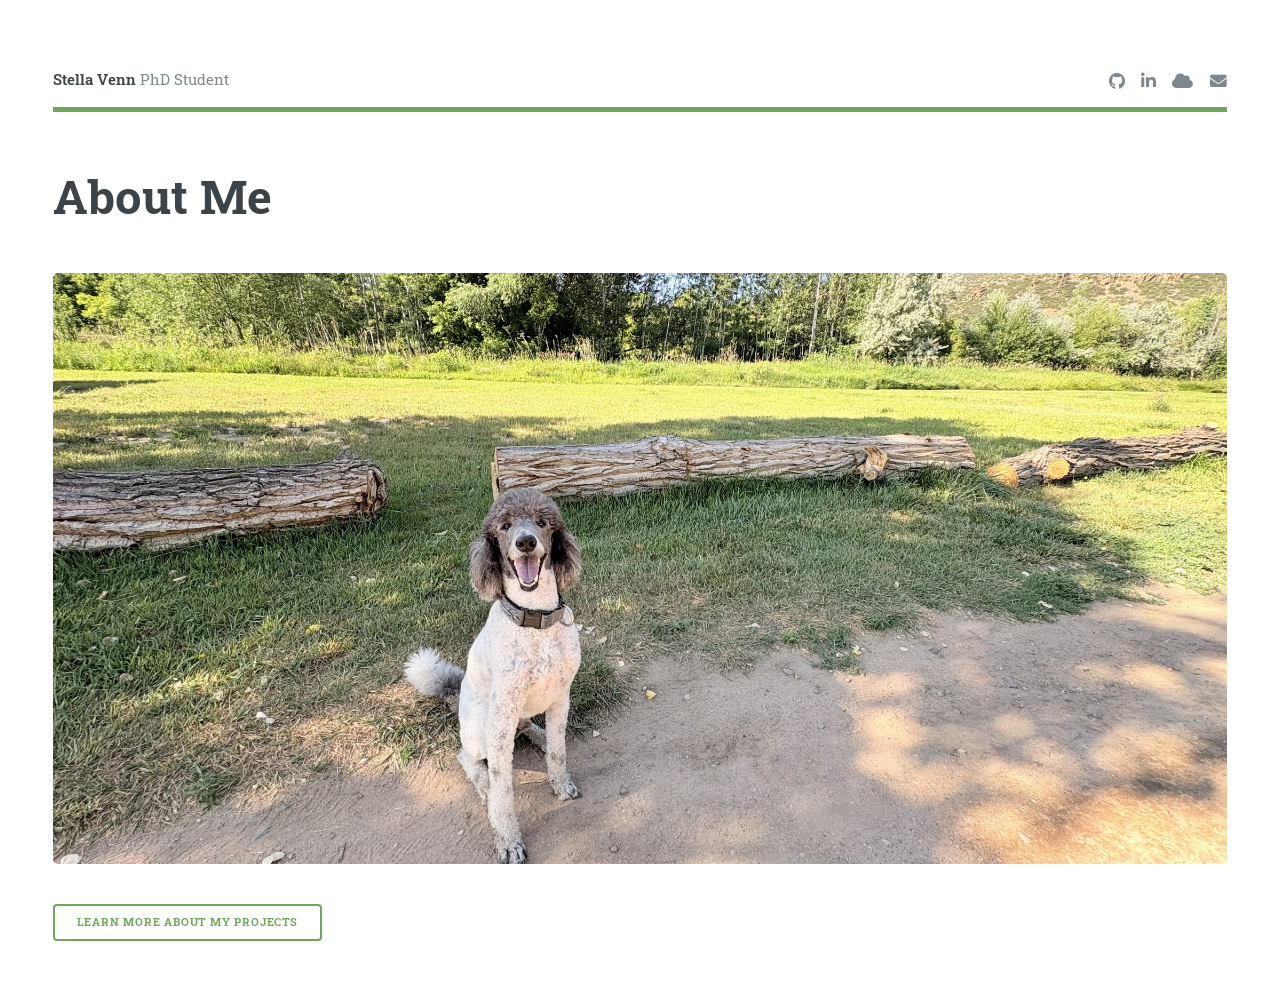
==== pages/about.html @ ca8f7ec8 "Publish new site: migrate content into the Editorial template Rebuilds the personal site on the HTML" ====
<!DOCTYPE HTML>
<html lang="en">
	<head>
		<meta charset="utf-8" />
		<meta name="viewport" content="width=device-width, initial-scale=1, user-scalable=no" />
		<link rel="icon" type="image/png" href="../assets/icons/favicon.png">
		<meta name="robots" content="noimageindex">
		<title>About — Stella Venn</title>
		<meta name="description" content="About Stella Venn, PhD student in evolutionary biology.">
		<link rel="stylesheet" href="../assets/css/main.css" />
		<link rel="stylesheet" href="../assets/css/birb.css" />
		<script src="../config.js" defer></script>
		<script src="../assets/js/site-nav.js" defer></script>
		<script src="../assets/js/birb.js" defer></script>
		<script data-goatcounter="https://funnyfuctional.goatcounter.com/count" async src="//gc.zgo.at/count.js"></script>
	</head>
	<body class="is-preload">

		<div id="wrapper">

			<div id="main">
				<div class="inner">

					<header id="header"></header>

					<section>
						<header class="main">
							<h1>About Me</h1>
						</header>

						<span class="image main"><img src="../assets/images/site/Cooper_nature.jpeg" alt="Photo of Stella Venn" /></span>

						<ul class="actions">
							<li><a href="research.html" class="button">Learn More About My Projects</a></li>
						</ul>
					</section>

				</div>
			</div>

			<div id="sidebar"></div>

		</div>

		<script src="../assets/js/jquery.min.js"></script>
		<script src="../assets/js/browser.min.js"></script>
		<script src="../assets/js/breakpoints.min.js"></script>
		<script src="../assets/js/util.js"></script>
		<script src="../assets/js/main.js"></script>

	</body>
</html>
---- assets/css/main.css ----
@import'fontawesome-all.min.css';@import"https://fonts.googleapis.com/css?family=Open+Sans:400,600,400italic,600italic|Roboto+Slab:400,700";html,body,div,span,applet,object,iframe,h1,h2,h3,h4,h5,h6,p,blockquote,pre,a,abbr,acronym,address,big,cite,code,del,dfn,em,img,ins,kbd,q,s,samp,small,strike,strong,sub,sup,tt,var,b,u,i,center,dl,dt,dd,ol,ul,li,fieldset,form,label,legend,table,caption,tbody,tfoot,thead,tr,th,td,article,aside,canvas,details,embed,figure,figcaption,footer,header,hgroup,menu,nav,output,ruby,section,summary,time,mark,audio,video{margin:0;padding:0;border:0;font-size:100%;font:inherit;vertical-align:baseline}article,aside,details,figcaption,figure,footer,header,hgroup,menu,nav,section{display:block}body{line-height:1}ol,ul{list-style:none}blockquote,q{quotes:none}blockquote:before,blockquote:after,q:before,q:after{content:"";content:none}table{border-collapse:collapse;border-spacing:0}body{-webkit-text-size-adjust:none}mark{background-color:rgba(0,0,0,0);color:inherit}input::-moz-focus-inner{border:0;padding:0}input,select,textarea{-moz-appearance:none;-webkit-appearance:none;-ms-appearance:none;appearance:none}@-ms-viewport{width:device-width}body{-ms-overflow-style:scrollbar}@media screen and (max-width: 480px){html,body{min-width:320px}}html{box-sizing:border-box}*,*:before,*:after{box-sizing:inherit}body{background:#fff}body.is-preload *,body.is-preload *:before,body.is-preload *:after,body.is-resizing *,body.is-resizing *:before,body.is-resizing *:after{-moz-animation:none !important;-webkit-animation:none !important;-ms-animation:none !important;animation:none !important;-moz-transition:none !important;-webkit-transition:none !important;-ms-transition:none !important;transition:none !important}body,input,select,textarea{color:#7f888f;font-family:"Open Sans",sans-serif;font-size:13pt;font-weight:400;line-height:1.65}@media screen and (max-width: 1680px){body,input,select,textarea{font-size:11pt}}@media screen and (max-width: 1280px){body,input,select,textarea{font-size:10pt}}@media screen and (max-width: 360px){body,input,select,textarea{font-size:9pt}}a{-moz-transition:color 0.2s ease-in-out, border-bottom-color 0.2s ease-in-out;-webkit-transition:color 0.2s ease-in-out, border-bottom-color 0.2s ease-in-out;-ms-transition:color 0.2s ease-in-out, border-bottom-color 0.2s ease-in-out;transition:color 0.2s ease-in-out, border-bottom-color 0.2s ease-in-out;border-bottom:dotted 1px;color:#6fa85a;text-decoration:none}a:hover{border-bottom-color:#6fa85a;color:#6fa85a !important}a:hover strong{color:inherit}strong,b{color:#3d4449;font-weight:600}em,i{font-style:italic}p{margin:0 0 2em 0}h1,h2,h3,h4,h5,h6{color:#3d4449;font-family:"Roboto Slab",serif;font-weight:700;line-height:1.5;margin:0 0 1em 0}h1 a,h2 a,h3 a,h4 a,h5 a,h6 a{color:inherit;text-decoration:none;border-bottom:0}h1{font-size:4em;margin:0 0 .5em 0;line-height:1.3}h2{font-size:1.75em}h3{font-size:1.25em}h4{font-size:1.1em}h5{font-size:.9em}h6{font-size:.7em}@media screen and (max-width: 1680px){h1{font-size:3.5em}}@media screen and (max-width: 980px){h1{font-size:3.25em}}@media screen and (max-width: 736px){h1{font-size:2em;line-height:1.4}h2{font-size:1.5em}}sub{font-size:.8em;position:relative;top:.5em}sup{font-size:.8em;position:relative;top:-0.5em}blockquote{border-left:solid 3px rgba(210,215,217,.75);font-style:italic;margin:0 0 2em 0;padding:.5em 0 .5em 2em}code{background:rgba(230,235,237,.25);border-radius:.375em;border:solid 1px rgba(210,215,217,.75);font-family:"Courier New",monospace;font-size:.9em;margin:0 .25em;padding:.25em .65em}pre{-webkit-overflow-scrolling:touch;font-family:"Courier New",monospace;font-size:.9em;margin:0 0 2em 0}pre code{display:block;line-height:1.75;padding:1em 1.5em;overflow-x:auto}hr{border:0;border-bottom:solid 1px rgba(210,215,217,.75);margin:2em 0}hr.major{margin:3em 0}.align-left{text-align:left}.align-center{text-align:center}.align-right{text-align:right}.row{display:flex;flex-wrap:wrap;box-sizing:border-box;align-items:stretch}.row>*{box-sizing:border-box}.row.gtr-uniform>*>:last-child{margin-bottom:0}.row.aln-left{justify-content:flex-start}.row.aln-center{justify-content:center}.row.aln-right{justify-content:flex-end}.row.aln-top{align-items:flex-start}.row.aln-middle{align-items:center}.row.aln-bottom{align-items:flex-end}.row>.imp{order:-1}.row>.col-1{width:8.3333333333%}.row>.off-1{margin-left:8.3333333333%}.row>.col-2{width:16.6666666667%}.row>.off-2{margin-left:16.6666666667%}.row>.col-3{width:25%}.row>.off-3{margin-left:25%}.row>.col-4{width:33.3333333333%}.row>.off-4{margin-left:33.3333333333%}.row>.col-5{width:41.6666666667%}.row>.off-5{margin-left:41.6666666667%}.row>.col-6{width:50%}.row>.off-6{margin-left:50%}.row>.col-7{width:58.3333333333%}.row>.off-7{margin-left:58.3333333333%}.row>.col-8{width:66.6666666667%}.row>.off-8{margin-left:66.6666666667%}.row>.col-9{width:75%}.row>.off-9{margin-left:75%}.row>.col-10{width:83.3333333333%}.row>.off-10{margin-left:83.3333333333%}.row>.col-11{width:91.6666666667%}.row>.off-11{margin-left:91.6666666667%}.row>.col-12{width:100%}.row>.off-12{margin-left:100%}.row.gtr-0{margin-top:-0;margin-left:-0em}.row.gtr-0>*{padding:0 0 0 0em}.row.gtr-0.gtr-uniform{margin-top:-0em}.row.gtr-0.gtr-uniform>*{padding-top:0em}.row.gtr-25{margin-top:-0;margin-left:-0.375em}.row.gtr-25>*{padding:0 0 0 .375em}.row.gtr-25.gtr-uniform{margin-top:-0.375em}.row.gtr-25.gtr-uniform>*{padding-top:.375em}.row.gtr-50{margin-top:-0;margin-left:-0.75em}.row.gtr-50>*{padding:0 0 0 .75em}.row.gtr-50.gtr-uniform{margin-top:-0.75em}.row.gtr-50.gtr-uniform>*{padding-top:.75em}.row{margin-top:-0;margin-left:-1.5em}.row>*{padding:0 0 0 1.5em}.row.gtr-uniform{margin-top:-1.5em}.row.gtr-uniform>*{padding-top:1.5em}.row.gtr-150{margin-top:-0;margin-left:-2.25em}.row.gtr-150>*{padding:0 0 0 2.25em}.row.gtr-150.gtr-uniform{margin-top:-2.25em}.row.gtr-150.gtr-uniform>*{padding-top:2.25em}.row.gtr-200{margin-top:-0;margin-left:-3em}.row.gtr-200>*{padding:0 0 0 3em}.row.gtr-200.gtr-uniform{margin-top:-3em}.row.gtr-200.gtr-uniform>*{padding-top:3em}@media screen and (max-width: 1680px){.row{display:flex;flex-wrap:wrap;box-sizing:border-box;align-items:stretch}.row>*{box-sizing:border-box}.row.gtr-uniform>*>:last-child{margin-bottom:0}.row.aln-left{justify-content:flex-start}.row.aln-center{justify-content:center}.row.aln-right{justify-content:flex-end}.row.aln-top{align-items:flex-start}.row.aln-middle{align-items:center}.row.aln-bottom{align-items:flex-end}.row>.imp-xlarge{order:-1}.row>.col-1-xlarge{width:8.3333333333%}.row>.off-1-xlarge{margin-left:8.3333333333%}.row>.col-2-xlarge{width:16.6666666667%}.row>.off-2-xlarge{margin-left:16.6666666667%}.row>.col-3-xlarge{width:25%}.row>.off-3-xlarge{margin-left:25%}.row>.col-4-xlarge{width:33.3333333333%}.row>.off-4-xlarge{margin-left:33.3333333333%}.row>.col-5-xlarge{width:41.6666666667%}.row>.off-5-xlarge{margin-left:41.6666666667%}.row>.col-6-xlarge{width:50%}.row>.off-6-xlarge{margin-left:50%}.row>.col-7-xlarge{width:58.3333333333%}.row>.off-7-xlarge{margin-left:58.3333333333%}.row>.col-8-xlarge{width:66.6666666667%}.row>.off-8-xlarge{margin-left:66.6666666667%}.row>.col-9-xlarge{width:75%}.row>.off-9-xlarge{margin-left:75%}.row>.col-10-xlarge{width:83.3333333333%}.row>.off-10-xlarge{margin-left:83.3333333333%}.row>.col-11-xlarge{width:91.6666666667%}.row>.off-11-xlarge{margin-left:91.6666666667%}.row>.col-12-xlarge{width:100%}.row>.off-12-xlarge{margin-left:100%}.row.gtr-0{margin-top:-0;margin-left:-0em}.row.gtr-0>*{padding:0 0 0 0em}.row.gtr-0.gtr-uniform{margin-top:-0em}.row.gtr-0.gtr-uniform>*{padding-top:0em}.row.gtr-25{margin-top:-0;margin-left:-0.375em}.row.gtr-25>*{padding:0 0 0 .375em}.row.gtr-25.gtr-uniform{margin-top:-0.375em}.row.gtr-25.gtr-uniform>*{padding-top:.375em}.row.gtr-50{margin-top:-0;margin-left:-0.75em}.row.gtr-50>*{padding:0 0 0 .75em}.row.gtr-50.gtr-uniform{margin-top:-0.75em}.row.gtr-50.gtr-uniform>*{padding-top:.75em}.row{margin-top:-0;margin-left:-1.5em}.row>*{padding:0 0 0 1.5em}.row.gtr-uniform{margin-top:-1.5em}.row.gtr-uniform>*{padding-top:1.5em}.row.gtr-150{margin-top:-0;margin-left:-2.25em}.row.gtr-150>*{padding:0 0 0 2.25em}.row.gtr-150.gtr-uniform{margin-top:-2.25em}.row.gtr-150.gtr-uniform>*{padding-top:2.25em}.row.gtr-200{margin-top:-0;margin-left:-3em}.row.gtr-200>*{padding:0 0 0 3em}.row.gtr-200.gtr-uniform{margin-top:-3em}.row.gtr-200.gtr-uniform>*{padding-top:3em}}@media screen and (max-width: 1280px){.row{display:flex;flex-wrap:wrap;box-sizing:border-box;align-items:stretch}.row>*{box-sizing:border-box}.row.gtr-uniform>*>:last-child{margin-bottom:0}.row.aln-left{justify-content:flex-start}.row.aln-center{justify-content:center}.row.aln-right{justify-content:flex-end}.row.aln-top{align-items:flex-start}.row.aln-middle{align-items:center}.row.aln-bottom{align-items:flex-end}.row>.imp-large{order:-1}.row>.col-1-large{width:8.3333333333%}.row>.off-1-large{margin-left:8.3333333333%}.row>.col-2-large{width:16.6666666667%}.row>.off-2-large{margin-left:16.6666666667%}.row>.col-3-large{width:25%}.row>.off-3-large{margin-left:25%}.row>.col-4-large{width:33.3333333333%}.row>.off-4-large{margin-left:33.3333333333%}.row>.col-5-large{width:41.6666666667%}.row>.off-5-large{margin-left:41.6666666667%}.row>.col-6-large{width:50%}.row>.off-6-large{margin-left:50%}.row>.col-7-large{width:58.3333333333%}.row>.off-7-large{margin-left:58.3333333333%}.row>.col-8-large{width:66.6666666667%}.row>.off-8-large{margin-left:66.6666666667%}.row>.col-9-large{width:75%}.row>.off-9-large{margin-left:75%}.row>.col-10-large{width:83.3333333333%}.row>.off-10-large{margin-left:83.3333333333%}.row>.col-11-large{width:91.6666666667%}.row>.off-11-large{margin-left:91.6666666667%}.row>.col-12-large{width:100%}.row>.off-12-large{margin-left:100%}.row.gtr-0{margin-top:-0;margin-left:-0em}.row.gtr-0>*{padding:0 0 0 0em}.row.gtr-0.gtr-uniform{margin-top:-0em}.row.gtr-0.gtr-uniform>*{padding-top:0em}.row.gtr-25{margin-top:-0;margin-left:-0.375em}.row.gtr-25>*{padding:0 0 0 .375em}.row.gtr-25.gtr-uniform{margin-top:-0.375em}.row.gtr-25.gtr-uniform>*{padding-top:.375em}.row.gtr-50{margin-top:-0;margin-left:-0.75em}.row.gtr-50>*{padding:0 0 0 .75em}.row.gtr-50.gtr-uniform{margin-top:-0.75em}.row.gtr-50.gtr-uniform>*{padding-top:.75em}.row{margin-top:-0;margin-left:-1.5em}.row>*{padding:0 0 0 1.5em}.row.gtr-uniform{margin-top:-1.5em}.row.gtr-uniform>*{padding-top:1.5em}.row.gtr-150{margin-top:-0;margin-left:-2.25em}.row.gtr-150>*{padding:0 0 0 2.25em}.row.gtr-150.gtr-uniform{margin-top:-2.25em}.row.gtr-150.gtr-uniform>*{padding-top:2.25em}.row.gtr-200{margin-top:-0;margin-left:-3em}.row.gtr-200>*{padding:0 0 0 3em}.row.gtr-200.gtr-uniform{margin-top:-3em}.row.gtr-200.gtr-uniform>*{padding-top:3em}}@media screen and (max-width: 980px){.row{display:flex;flex-wrap:wrap;box-sizing:border-box;align-items:stretch}.row>*{box-sizing:border-box}.row.gtr-uniform>*>:last-child{margin-bottom:0}.row.aln-left{justify-content:flex-start}.row.aln-center{justify-content:center}.row.aln-right{justify-content:flex-end}.row.aln-top{align-items:flex-start}.row.aln-middle{align-items:center}.row.aln-bottom{align-items:flex-end}.row>.imp-medium{order:-1}.row>.col-1-medium{width:8.3333333333%}.row>.off-1-medium{margin-left:8.3333333333%}.row>.col-2-medium{width:16.6666666667%}.row>.off-2-medium{margin-left:16.6666666667%}.row>.col-3-medium{width:25%}.row>.off-3-medium{margin-left:25%}.row>.col-4-medium{width:33.3333333333%}.row>.off-4-medium{margin-left:33.3333333333%}.row>.col-5-medium{width:41.6666666667%}.row>.off-5-medium{margin-left:41.6666666667%}.row>.col-6-medium{width:50%}.row>.off-6-medium{margin-left:50%}.row>.col-7-medium{width:58.3333333333%}.row>.off-7-medium{margin-left:58.3333333333%}.row>.col-8-medium{width:66.6666666667%}.row>.off-8-medium{margin-left:66.6666666667%}.row>.col-9-medium{width:75%}.row>.off-9-medium{margin-left:75%}.row>.col-10-medium{width:83.3333333333%}.row>.off-10-medium{margin-left:83.3333333333%}.row>.col-11-medium{width:91.6666666667%}.row>.off-11-medium{margin-left:91.6666666667%}.row>.col-12-medium{width:100%}.row>.off-12-medium{margin-left:100%}.row.gtr-0{margin-top:-0;margin-left:-0em}.row.gtr-0>*{padding:0 0 0 0em}.row.gtr-0.gtr-uniform{margin-top:-0em}.row.gtr-0.gtr-uniform>*{padding-top:0em}.row.gtr-25{margin-top:-0;margin-left:-0.375em}.row.gtr-25>*{padding:0 0 0 .375em}.row.gtr-25.gtr-uniform{margin-top:-0.375em}.row.gtr-25.gtr-uniform>*{padding-top:.375em}.row.gtr-50{margin-top:-0;margin-left:-0.75em}.row.gtr-50>*{padding:0 0 0 .75em}.row.gtr-50.gtr-uniform{margin-top:-0.75em}.row.gtr-50.gtr-uniform>*{padding-top:.75em}.row{margin-top:-0;margin-left:-1.5em}.row>*{padding:0 0 0 1.5em}.row.gtr-uniform{margin-top:-1.5em}.row.gtr-uniform>*{padding-top:1.5em}.row.gtr-150{margin-top:-0;margin-left:-2.25em}.row.gtr-150>*{padding:0 0 0 2.25em}.row.gtr-150.gtr-uniform{margin-top:-2.25em}.row.gtr-150.gtr-uniform>*{padding-top:2.25em}.row.gtr-200{margin-top:-0;margin-left:-3em}.row.gtr-200>*{padding:0 0 0 3em}.row.gtr-200.gtr-uniform{margin-top:-3em}.row.gtr-200.gtr-uniform>*{padding-top:3em}}@media screen and (max-width: 736px){.row{display:flex;flex-wrap:wrap;box-sizing:border-box;align-items:stretch}.row>*{box-sizing:border-box}.row.gtr-uniform>*>:last-child{margin-bottom:0}.row.aln-left{justify-content:flex-start}.row.aln-center{justify-content:center}.row.aln-right{justify-content:flex-end}.row.aln-top{align-items:flex-start}.row.aln-middle{align-items:center}.row.aln-bottom{align-items:flex-end}.row>.imp-small{order:-1}.row>.col-1-small{width:8.3333333333%}.row>.off-1-small{margin-left:8.3333333333%}.row>.col-2-small{width:16.6666666667%}.row>.off-2-small{margin-left:16.6666666667%}.row>.col-3-small{width:25%}.row>.off-3-small{margin-left:25%}.row>.col-4-small{width:33.3333333333%}.row>.off-4-small{margin-left:33.3333333333%}.row>.col-5-small{width:41.6666666667%}.row>.off-5-small{margin-left:41.6666666667%}.row>.col-6-small{width:50%}.row>.off-6-small{margin-left:50%}.row>.col-7-small{width:58.3333333333%}.row>.off-7-small{margin-left:58.3333333333%}.row>.col-8-small{width:66.6666666667%}.row>.off-8-small{margin-left:66.6666666667%}.row>.col-9-small{width:75%}.row>.off-9-small{margin-left:75%}.row>.col-10-small{width:83.3333333333%}.row>.off-10-small{margin-left:83.3333333333%}.row>.col-11-small{width:91.6666666667%}.row>.off-11-small{margin-left:91.6666666667%}.row>.col-12-small{width:100%}.row>.off-12-small{margin-left:100%}.row.gtr-0{margin-top:-0;margin-left:-0em}.row.gtr-0>*{padding:0 0 0 0em}.row.gtr-0.gtr-uniform{margin-top:-0em}.row.gtr-0.gtr-uniform>*{padding-top:0em}.row.gtr-25{margin-top:-0;margin-left:-0.375em}.row.gtr-25>*{padding:0 0 0 .375em}.row.gtr-25.gtr-uniform{margin-top:-0.375em}.row.gtr-25.gtr-uniform>*{padding-top:.375em}.row.gtr-50{margin-top:-0;margin-left:-0.75em}.row.gtr-50>*{padding:0 0 0 .75em}.row.gtr-50.gtr-uniform{margin-top:-0.75em}.row.gtr-50.gtr-uniform>*{padding-top:.75em}.row{margin-top:-0;margin-left:-1.5em}.row>*{padding:0 0 0 1.5em}.row.gtr-uniform{margin-top:-1.5em}.row.gtr-uniform>*{padding-top:1.5em}.row.gtr-150{margin-top:-0;margin-left:-2.25em}.row.gtr-150>*{padding:0 0 0 2.25em}.row.gtr-150.gtr-uniform{margin-top:-2.25em}.row.gtr-150.gtr-uniform>*{padding-top:2.25em}.row.gtr-200{margin-top:-0;margin-left:-3em}.row.gtr-200>*{padding:0 0 0 3em}.row.gtr-200.gtr-uniform{margin-top:-3em}.row.gtr-200.gtr-uniform>*{padding-top:3em}}@media screen and (max-width: 480px){.row{display:flex;flex-wrap:wrap;box-sizing:border-box;align-items:stretch}.row>*{box-sizing:border-box}.row.gtr-uniform>*>:last-child{margin-bottom:0}.row.aln-left{justify-content:flex-start}.row.aln-center{justify-content:center}.row.aln-right{justify-content:flex-end}.row.aln-top{align-items:flex-start}.row.aln-middle{align-items:center}.row.aln-bottom{align-items:flex-end}.row>.imp-xsmall{order:-1}.row>.col-1-xsmall{width:8.3333333333%}.row>.off-1-xsmall{margin-left:8.3333333333%}.row>.col-2-xsmall{width:16.6666666667%}.row>.off-2-xsmall{margin-left:16.6666666667%}.row>.col-3-xsmall{width:25%}.row>.off-3-xsmall{margin-left:25%}.row>.col-4-xsmall{width:33.3333333333%}.row>.off-4-xsmall{margin-left:33.3333333333%}.row>.col-5-xsmall{width:41.6666666667%}.row>.off-5-xsmall{margin-left:41.6666666667%}.row>.col-6-xsmall{width:50%}.row>.off-6-xsmall{margin-left:50%}.row>.col-7-xsmall{width:58.3333333333%}.row>.off-7-xsmall{margin-left:58.3333333333%}.row>.col-8-xsmall{width:66.6666666667%}.row>.off-8-xsmall{margin-left:66.6666666667%}.row>.col-9-xsmall{width:75%}.row>.off-9-xsmall{margin-left:75%}.row>.col-10-xsmall{width:83.3333333333%}.row>.off-10-xsmall{margin-left:83.3333333333%}.row>.col-11-xsmall{width:91.6666666667%}.row>.off-11-xsmall{margin-left:91.6666666667%}.row>.col-12-xsmall{width:100%}.row>.off-12-xsmall{margin-left:100%}.row.gtr-0{margin-top:-0;margin-left:-0em}.row.gtr-0>*{padding:0 0 0 0em}.row.gtr-0.gtr-uniform{margin-top:-0em}.row.gtr-0.gtr-uniform>*{padding-top:0em}.row.gtr-25{margin-top:-0;margin-left:-0.375em}.row.gtr-25>*{padding:0 0 0 .375em}.row.gtr-25.gtr-uniform{margin-top:-0.375em}.row.gtr-25.gtr-uniform>*{padding-top:.375em}.row.gtr-50{margin-top:-0;margin-left:-0.75em}.row.gtr-50>*{padding:0 0 0 .75em}.row.gtr-50.gtr-uniform{margin-top:-0.75em}.row.gtr-50.gtr-uniform>*{padding-top:.75em}.row{margin-top:-0;margin-left:-1.5em}.row>*{padding:0 0 0 1.5em}.row.gtr-uniform{margin-top:-1.5em}.row.gtr-uniform>*{padding-top:1.5em}.row.gtr-150{margin-top:-0;margin-left:-2.25em}.row.gtr-150>*{padding:0 0 0 2.25em}.row.gtr-150.gtr-uniform{margin-top:-2.25em}.row.gtr-150.gtr-uniform>*{padding-top:2.25em}.row.gtr-200{margin-top:-0;margin-left:-3em}.row.gtr-200>*{padding:0 0 0 3em}.row.gtr-200.gtr-uniform{margin-top:-3em}.row.gtr-200.gtr-uniform>*{padding-top:3em}}section.special,article.special{text-align:center}header p{font-family:"Roboto Slab",serif;font-size:1em;font-weight:400;letter-spacing:.075em;margin-top:-0.5em;text-transform:uppercase}header.major>:last-child{border-bottom:solid 3px #6fa85a;display:inline-block;margin:0 0 2em 0;padding:0 .75em .5em 0}header.main>:last-child{margin:0 0 1em 0}form{margin:0 0 2em 0}label{color:#3d4449;display:block;font-size:.9em;font-weight:600;margin:0 0 1em 0}input[type=text],input[type=password],input[type=email],input[type=tel],input[type=search],input[type=url],select,textarea{-moz-appearance:none;-webkit-appearance:none;-ms-appearance:none;appearance:none;background:#fff;border-radius:.375em;border:none;border:solid 1px rgba(210,215,217,.75);color:inherit;display:block;outline:0;padding:0 1em;text-decoration:none;width:100%}input[type=text]:invalid,input[type=password]:invalid,input[type=email]:invalid,input[type=tel]:invalid,input[type=search]:invalid,input[type=url]:invalid,select:invalid,textarea:invalid{box-shadow:none}input[type=text]:focus,input[type=password]:focus,input[type=email]:focus,input[type=tel]:focus,input[type=search]:focus,input[type=url]:focus,select:focus,textarea:focus{border-color:#6fa85a;box-shadow:0 0 0 1px #6fa85a}select{background-image:url("data:image/svg+xml;charset=utf8,%3Csvg xmlns='http://www.w3.org/2000/svg' width='40' height='40' preserveAspectRatio='none' viewBox='0 0 40 40'%3E%3Cpath d='M9.4,12.3l10.4,10.4l10.4-10.4c0.2-0.2,0.5-0.4,0.9-0.4c0.3,0,0.6,0.1,0.9,0.4l3.3,3.3c0.2,0.2,0.4,0.5,0.4,0.9 c0,0.4-0.1,0.6-0.4,0.9L20.7,31.9c-0.2,0.2-0.5,0.4-0.9,0.4c-0.3,0-0.6-0.1-0.9-0.4L4.3,17.3c-0.2-0.2-0.4-0.5-0.4-0.9 c0-0.4,0.1-0.6,0.4-0.9l3.3-3.3c0.2-0.2,0.5-0.4,0.9-0.4S9.1,12.1,9.4,12.3z' fill='rgba(210, 215, 217, 0.75)' /%3E%3C/svg%3E");background-size:1.25em;background-repeat:no-repeat;background-position:calc(100% - 1em) center;height:2.75em;padding-right:2.75em;text-overflow:ellipsis}select option{color:#3d4449;background:#fff}select:focus::-ms-value{background-color:rgba(0,0,0,0)}select::-ms-expand{display:none}input[type=text],input[type=password],input[type=email],input[type=tel],input[type=search],input[type=url],select{height:2.75em}textarea{padding:.75em 1em}input[type=checkbox],input[type=radio]{-moz-appearance:none;-webkit-appearance:none;-ms-appearance:none;appearance:none;display:block;float:left;margin-right:-2em;opacity:0;width:1em;z-index:-1}input[type=checkbox]+label,input[type=radio]+label{text-decoration:none}input[type=checkbox]+label:before,input[type=radio]+label:before{-moz-osx-font-smoothing:grayscale;-webkit-font-smoothing:antialiased;display:inline-block;font-style:normal;font-variant:normal;text-rendering:auto;line-height:1;text-transform:none !important;font-family:"Font Awesome 5 Free";font-weight:900}input[type=checkbox]+label,input[type=radio]+label{color:#7f888f;cursor:pointer;display:inline-block;font-size:1em;font-weight:400;padding-left:2.4em;padding-right:.75em;position:relative}input[type=checkbox]+label:before,input[type=radio]+label:before{background:#fff;border-radius:.375em;border:solid 1px rgba(210,215,217,.75);content:"";display:inline-block;font-size:.8em;height:2.0625em;left:0;line-height:2.0625em;position:absolute;text-align:center;top:0;width:2.0625em}input[type=checkbox]:checked+label:before,input[type=radio]:checked+label:before{background:#3d4449;border-color:#3d4449;color:#fff;content:""}input[type=checkbox]:focus+label:before,input[type=radio]:focus+label:before{border-color:#6fa85a;box-shadow:0 0 0 1px #6fa85a}input[type=checkbox]+label:before{border-radius:.375em}input[type=radio]+label:before{border-radius:100%}::-webkit-input-placeholder{color:#9fa3a6 !important;opacity:1}:-moz-placeholder{color:#9fa3a6 !important;opacity:1}::-moz-placeholder{color:#9fa3a6 !important;opacity:1}:-ms-input-placeholder{color:#9fa3a6 !important;opacity:1}.box{border-radius:.375em;border:solid 1px rgba(210,215,217,.75);margin-bottom:2em;padding:1.5em}.box>:last-child,.box>:last-child>:last-child,.box>:last-child>:last-child>:last-child{margin-bottom:0}.box.alt{border:0;border-radius:0;padding:0}.icon{text-decoration:none}.icon:before{-moz-osx-font-smoothing:grayscale;-webkit-font-smoothing:antialiased;display:inline-block;font-style:normal;font-variant:normal;text-rendering:auto;line-height:1;text-transform:none !important;font-family:"Font Awesome 5 Free";font-weight:400}.icon{border-bottom:none;position:relative}.icon>.label{display:none}.icon:before{line-height:inherit}.icon.solid:before{font-weight:900}.icon.brands:before{font-family:"Font Awesome 5 Brands"}.image{border-radius:.375em;border:0;display:inline-block;position:relative}.image img{border-radius:.375em;display:block}.image.left,.image.right{max-width:40%}.image.left img,.image.right img{width:100%}.image.left{float:left;padding:0 1.5em 1em 0;top:.25em}.image.right{float:right;padding:0 0 1em 1.5em;top:.25em}.image.fit{display:block;margin:0 0 2em 0;width:100%}.image.fit img{width:100%}.image.main{display:block;margin:0 0 3em 0;width:100%}.image.main img{width:100%}a.image{overflow:hidden}a.image img{-moz-transition:-moz-transform 0.2s ease;-webkit-transition:-webkit-transform 0.2s ease;-ms-transition:-ms-transform 0.2s ease;transition:transform 0.2s ease}a.image:hover img{-moz-transform:scale(1.075);-webkit-transform:scale(1.075);-ms-transform:scale(1.075);transform:scale(1.075)}ol{list-style:decimal;margin:0 0 2em 0;padding-left:1.25em}ol li{padding-left:.25em}ul{list-style:disc;margin:0 0 2em 0;padding-left:1em}ul li{padding-left:.5em}ul.alt{list-style:none;padding-left:0}ul.alt li{border-top:solid 1px rgba(210,215,217,.75);padding:.5em 0}ul.alt li:first-child{border-top:0;padding-top:0}dl{margin:0 0 2em 0}dl dt{display:block;font-weight:600;margin:0 0 1em 0}dl dd{margin-left:2em}ul.actions{display:-moz-flex;display:-webkit-flex;display:-ms-flex;display:flex;cursor:default;list-style:none;margin-left:-1em;padding-left:0}ul.actions li{padding:0 0 0 1em;vertical-align:middle}ul.actions.special{-moz-justify-content:center;-webkit-justify-content:center;-ms-justify-content:center;justify-content:center;width:100%;margin-left:0}ul.actions.special li:first-child{padding-left:0}ul.actions.stacked{-moz-flex-direction:column;-webkit-flex-direction:column;-ms-flex-direction:column;flex-direction:column;margin-left:0}ul.actions.stacked li{padding:1.3em 0 0 0}ul.actions.stacked li:first-child{padding-top:0}ul.actions.fit{width:calc(100% + 1em)}ul.actions.fit li{-moz-flex-grow:1;-webkit-flex-grow:1;-ms-flex-grow:1;flex-grow:1;-moz-flex-shrink:1;-webkit-flex-shrink:1;-ms-flex-shrink:1;flex-shrink:1;width:100%}ul.actions.fit li>*{width:100%}ul.actions.fit.stacked{width:100%}ul.icons{cursor:default;list-style:none;padding-left:0}ul.icons li{display:inline-block;padding:0 1em 0 0}ul.icons li:last-child{padding-right:0}ul.icons li .icon{color:inherit}ul.icons li .icon:before{font-size:1.25em}ul.contact{list-style:none;padding:0}ul.contact li{text-decoration:none}ul.contact li:before{-moz-osx-font-smoothing:grayscale;-webkit-font-smoothing:antialiased;display:inline-block;font-style:normal;font-variant:normal;text-rendering:auto;line-height:1;text-transform:none !important;font-family:"Font Awesome 5 Free";font-weight:400}ul.contact li{border-top:solid 1px rgba(210,215,217,.75);margin:1.5em 0 0 0;padding:1.5em 0 0 3em;position:relative}ul.contact li:before{color:#6fa85a;display:inline-block;font-size:1.5em;height:1.125em;left:0;line-height:1.125em;position:absolute;text-align:center;top:1em;width:1.5em}ul.contact li:first-child{border-top:0;margin-top:0;padding-top:0}ul.contact li:first-child:before{top:0}ul.contact li a{color:inherit}ul.pagination{cursor:default;list-style:none;padding-left:0}ul.pagination li{display:inline-block;padding-left:0;vertical-align:middle}ul.pagination li>.page{-moz-transition:background-color 0.2s ease-in-out, color 0.2s ease-in-out;-webkit-transition:background-color 0.2s ease-in-out, color 0.2s ease-in-out;-ms-transition:background-color 0.2s ease-in-out, color 0.2s ease-in-out;transition:background-color 0.2s ease-in-out, color 0.2s ease-in-out;border-bottom:0;border-radius:.375em;display:inline-block;font-size:.8em;font-weight:600;height:2em;line-height:2em;margin:0 .125em;min-width:2em;padding:0 .5em;text-align:center}ul.pagination li>.page.active{background-color:#6fa85a;color:#fff !important}ul.pagination li>.page.active:hover{background-color:rgb(46.9579831933%,67.9537815126%,39.2226890756%)}ul.pagination li>.page.active:active{background-color:rgb(40.7899159664%,62.3179271709%,32.8585434174%)}ul.pagination li:first-child{padding-right:.75em}ul.pagination li:last-child{padding-left:.75em}@media screen and (max-width: 480px){ul.pagination li:nth-child(n+2):nth-last-child(n+2){display:none}ul.pagination li:first-child{padding-right:0}}.table-wrapper{-webkit-overflow-scrolling:touch;overflow-x:auto}table{margin:0 0 2em 0;width:100%}table tbody tr{border:solid 1px rgba(210,215,217,.75);border-left:0;border-right:0}table tbody tr:nth-child(2n+1){background-color:rgba(230,235,237,.25)}table td{padding:.75em .75em}table th{color:#3d4449;font-size:.9em;font-weight:600;padding:0 .75em .75em .75em;text-align:left}table thead{border-bottom:solid 2px rgba(210,215,217,.75)}table tfoot{border-top:solid 2px rgba(210,215,217,.75)}table.alt{border-collapse:separate}table.alt tbody tr td{border:solid 1px rgba(210,215,217,.75);border-left-width:0;border-top-width:0}table.alt tbody tr td:first-child{border-left-width:1px}table.alt tbody tr:first-child td{border-top-width:1px}table.alt thead{border-bottom:0}table.alt tfoot{border-top:0}input[type=submit],input[type=reset],input[type=button],button,.button{-moz-appearance:none;-webkit-appearance:none;-ms-appearance:none;appearance:none;-moz-transition:background-color 0.2s ease-in-out, color 0.2s ease-in-out;-webkit-transition:background-color 0.2s ease-in-out, color 0.2s ease-in-out;-ms-transition:background-color 0.2s ease-in-out, color 0.2s ease-in-out;transition:background-color 0.2s ease-in-out, color 0.2s ease-in-out;background-color:rgba(0,0,0,0);border-radius:.375em;border:0;box-shadow:inset 0 0 0 2px #6fa85a;color:#6fa85a !important;cursor:pointer;display:inline-block;font-family:"Roboto Slab",serif;font-size:.8em;font-weight:700;height:3.5em;letter-spacing:.075em;line-height:3.5em;padding:0 2.25em;text-align:center;text-decoration:none;text-transform:uppercase;white-space:nowrap}input[type=submit]:hover,input[type=reset]:hover,input[type=button]:hover,button:hover,.button:hover{background-color:rgba(111,168,90,.05)}input[type=submit]:active,input[type=reset]:active,input[type=button]:active,button:active,.button:active{background-color:rgba(111,168,90,.15)}input[type=submit].icon:before,input[type=reset].icon:before,input[type=button].icon:before,button.icon:before,.button.icon:before{margin-right:.5em}input[type=submit].fit,input[type=reset].fit,input[type=button].fit,button.fit,.button.fit{width:100%}input[type=submit].small,input[type=reset].small,input[type=button].small,button.small,.button.small{font-size:.6em}input[type=submit].large,input[type=reset].large,input[type=button].large,button.large,.button.large{font-size:1em;height:3.65em;line-height:3.65em}input[type=submit].primary,input[type=reset].primary,input[type=button].primary,button.primary,.button.primary{background-color:#6fa85a;box-shadow:none;color:#fff !important}input[type=submit].primary:hover,input[type=reset].primary:hover,input[type=button].primary:hover,button.primary:hover,.button.primary:hover{background-color:rgb(46.9579831933%,67.9537815126%,39.2226890756%)}input[type=submit].primary:active,input[type=reset].primary:active,input[type=button].primary:active,button.primary:active,.button.primary:active{background-color:rgb(40.7899159664%,62.3179271709%,32.8585434174%)}input[type=submit].disabled,input[type=submit]:disabled,input[type=reset].disabled,input[type=reset]:disabled,input[type=button].disabled,input[type=button]:disabled,button.disabled,button:disabled,.button.disabled,.button:disabled{pointer-events:none;opacity:.25}.mini-posts article{border-top:solid 1px rgba(210,215,217,.75);margin-top:2em;padding-top:2em}.mini-posts article .image{display:block;margin:0 0 1.5em 0}.mini-posts article .image img{display:block;width:100%}.mini-posts article:first-child{border-top:0;margin-top:0;padding-top:0}.features{display:-moz-flex;display:-webkit-flex;display:-ms-flex;display:flex;-moz-flex-wrap:wrap;-webkit-flex-wrap:wrap;-ms-flex-wrap:wrap;flex-wrap:wrap;margin:0 0 2em -3em;width:calc(100% + 3em)}.features article{-moz-align-items:center;-webkit-align-items:center;-ms-align-items:center;align-items:center;display:-moz-flex;display:-webkit-flex;display:-ms-flex;display:flex;margin:0 0 3em 3em;position:relative;width:calc(50% - 3em)}.features article:nth-child(2n-1){margin-right:1.5em}.features article:nth-child(2n){margin-left:1.5em}.features article:nth-last-child(1),.features article:nth-last-child(2){margin-bottom:0}.features article .icon{-moz-flex-grow:0;-webkit-flex-grow:0;-ms-flex-grow:0;flex-grow:0;-moz-flex-shrink:0;-webkit-flex-shrink:0;-ms-flex-shrink:0;flex-shrink:0;display:block;height:10em;line-height:10em;margin:0 2em 0 0;text-align:center;width:10em}.features article .icon:before{color:#6fa85a;font-size:2.75rem;position:relative;top:.05em}.features article .icon:after{-moz-transform:rotate(45deg);-webkit-transform:rotate(45deg);-ms-transform:rotate(45deg);transform:rotate(45deg);border-radius:.25rem;border:solid 2px rgba(210,215,217,.75);content:"";display:block;height:7em;left:50%;margin:-3.5em 0 0 -3.5em;position:absolute;top:50%;width:7em}.features article .content{-moz-flex-grow:1;-webkit-flex-grow:1;-ms-flex-grow:1;flex-grow:1;-moz-flex-shrink:1;-webkit-flex-shrink:1;-ms-flex-shrink:1;flex-shrink:1;width:100%}.features article .content>:last-child{margin-bottom:0}@media screen and (max-width: 980px){.features{margin:0 0 2em 0;width:100%}.features article{margin:0 0 3em 0;width:100%}.features article:nth-child(2n-1){margin-right:0}.features article:nth-child(2n){margin-left:0}.features article:nth-last-child(1),.features article:nth-last-child(2){margin-bottom:3em}.features article:last-child{margin-bottom:0}.features article .icon{height:8em;line-height:8em;width:8em}.features article .icon:before{font-size:2.25rem}.features article .icon:after{height:6em;margin:-3em 0 0 -3em;width:6em}}@media screen and (max-width: 480px){.features article{-moz-flex-direction:column;-webkit-flex-direction:column;-ms-flex-direction:column;flex-direction:column;-moz-align-items:-moz-flex-start;-webkit-align-items:-webkit-flex-start;-ms-align-items:-ms-flex-start;align-items:flex-start}.features article .icon{height:6em;line-height:6em;margin:0 0 1.5em 0;width:6em}.features article .icon:before{font-size:1.5rem}.features article .icon:after{height:4em;margin:-2em 0 0 -2em;width:4em}}@media screen and (max-width: 480px){.features article .icon:before{font-size:1.25rem}}.posts{display:-moz-flex;display:-webkit-flex;display:-ms-flex;display:flex;-moz-flex-wrap:wrap;-webkit-flex-wrap:wrap;-ms-flex-wrap:wrap;flex-wrap:wrap;margin:0 0 2em -6em;width:calc(100% + 6em)}.posts article{-moz-flex-grow:0;-webkit-flex-grow:0;-ms-flex-grow:0;flex-grow:0;-moz-flex-shrink:1;-webkit-flex-shrink:1;-ms-flex-shrink:1;flex-shrink:1;margin:0 0 6em 6em;position:relative;width:calc(33.3333333333% - 6em)}.posts article:before{background:rgba(210,215,217,.75);content:"";display:block;height:calc(100% + 6em);left:-3em;position:absolute;top:0;width:1px}.posts article:after{background:rgba(210,215,217,.75);bottom:-3em;content:"";display:block;height:1px;position:absolute;right:0;width:calc(100% + 6em)}.posts article>:last-child{margin-bottom:0}.posts article .image{display:block;margin:0 0 2em 0}.posts article .image img{display:block;width:100%}@media screen and (min-width: 1681px){.posts article:nth-child(3n+1):before{display:none}.posts article:nth-child(3n+1):after{width:100%}.posts article:nth-last-child(1),.posts article:nth-last-child(2),.posts article:nth-last-child(3){margin-bottom:0}.posts article:nth-last-child(1):before,.posts article:nth-last-child(2):before,.posts article:nth-last-child(3):before{height:100%}.posts article:nth-last-child(1):after,.posts article:nth-last-child(2):after,.posts article:nth-last-child(3):after{display:none}}@media screen and (max-width: 1680px){.posts article{width:calc(50% - 6em)}.posts article:nth-last-child(3){margin-bottom:6em}}@media screen and (min-width: 481px)and (max-width: 1680px){.posts article:nth-child(2n+1):before{display:none}.posts article:nth-child(2n+1):after{width:100%}.posts article:nth-last-child(1),.posts article:nth-last-child(2){margin-bottom:0}.posts article:nth-last-child(1):before,.posts article:nth-last-child(2):before{height:100%}.posts article:nth-last-child(1):after,.posts article:nth-last-child(2):after{display:none}}@media screen and (max-width: 736px){.posts{margin:0 0 2em -4.5em;width:calc(100% + 4.5em)}.posts article{margin:0 0 4.5em 4.5em;width:calc(50% - 4.5em)}.posts article:before{height:calc(100% + 4.5em);left:-2.25em}.posts article:after{bottom:-2.25em;width:calc(100% + 4.5em)}.posts article:nth-last-child(3){margin-bottom:4.5em}}@media screen and (max-width: 480px){.posts{margin:0 0 2em 0;width:100%}.posts article{margin:0 0 4.5em 0;width:100%}.posts article:before{display:none}.posts article:after{width:100%}.posts article:last-child{margin-bottom:0}.posts article:last-child:after{display:none}}#wrapper{display:-moz-flex;display:-webkit-flex;display:-ms-flex;display:flex;-moz-flex-direction:row-reverse;-webkit-flex-direction:row-reverse;-ms-flex-direction:row-reverse;flex-direction:row-reverse;min-height:100vh}#main{-moz-flex-grow:1;-webkit-flex-grow:1;-ms-flex-grow:1;flex-grow:1;-moz-flex-shrink:1;-webkit-flex-shrink:1;-ms-flex-shrink:1;flex-shrink:1;width:100%}#main>.inner{padding:0 6em .1em 6em;margin:0 auto;max-width:110em}#main>.inner>section{padding:6em 0 4em 0;border-top:solid 2px rgba(210,215,217,.75)}#main>.inner>section:first-of-type{border-top:0 !important}@media screen and (max-width: 1680px){#main>.inner{padding:0 5em .1em 5em}#main>.inner>section{padding:5em 0 3em 0}}@media screen and (max-width: 1280px){#main>.inner{padding:0 4em .1em 4em}#main>.inner>section{padding:4em 0 2em 0}}@media screen and (max-width: 736px){#main>.inner{padding:0 2em .1em 2em}#main>.inner>section{padding:3em 0 1em 0}}#search form{text-decoration:none}#search form:before{-moz-osx-font-smoothing:grayscale;-webkit-font-smoothing:antialiased;display:inline-block;font-style:normal;font-variant:normal;text-rendering:auto;line-height:1;text-transform:none !important;font-family:"Font Awesome 5 Free";font-weight:900}#search form{position:relative}#search form:before{-moz-transform:scaleX(-1);-webkit-transform:scaleX(-1);-ms-transform:scaleX(-1);transform:scaleX(-1);color:#7f888f;content:"";cursor:default;display:block;font-size:1.5em;height:2em;line-height:2em;opacity:.325;position:absolute;right:0;text-align:center;top:0;width:2em}#search form input[type=text]{padding-right:2.75em}#sidebar{-moz-flex-grow:0;-webkit-flex-grow:0;-ms-flex-grow:0;flex-grow:0;-moz-flex-shrink:0;-webkit-flex-shrink:0;-ms-flex-shrink:0;flex-shrink:0;-moz-transition:margin-left 0.5s ease, box-shadow 0.5s ease;-webkit-transition:margin-left 0.5s ease, box-shadow 0.5s ease;-ms-transition:margin-left 0.5s ease, box-shadow 0.5s ease;transition:margin-left 0.5s ease, box-shadow 0.5s ease;background-color:#f5f6f7;font-size:.9em;position:relative;width:26em}#sidebar h2{font-size:1.3888888889em}#sidebar>.inner{padding:2.2222222222em 2.2222222222em 2.4444444444em 2.2222222222em;position:relative;width:26em}#sidebar>.inner>*{border-bottom:solid 2px rgba(210,215,217,.75);margin:0 0 3.5em 0;padding:0 0 3.5em 0}#sidebar>.inner>*>:last-child{margin-bottom:0}#sidebar>.inner>*:last-child{border-bottom:0;margin-bottom:0;padding-bottom:0}#sidebar>.inner>.alt{background-color:hsl(210,11.1111111111%,94.4705882353%);border-bottom:0;margin:-2.2222222222em 0 4.4444444444em -2.2222222222em;padding:2.2222222222em;width:calc(100% + 4.4444444444em)}#sidebar .toggle{text-decoration:none}#sidebar .toggle:before{-moz-osx-font-smoothing:grayscale;-webkit-font-smoothing:antialiased;display:inline-block;font-style:normal;font-variant:normal;text-rendering:auto;line-height:1;text-transform:none !important;font-family:"Font Awesome 5 Free";font-weight:900}#sidebar .toggle{-moz-transition:left 0.5s ease;-webkit-transition:left 0.5s ease;-ms-transition:left 0.5s ease;transition:left 0.5s ease;-webkit-tap-highlight-color:rgba(255,255,255,0);border:0;display:block;height:7.5em;left:26em;line-height:7.5em;outline:0;overflow:hidden;position:absolute;text-align:center;text-indent:-15em;white-space:nowrap;top:0;width:6em;z-index:10000}#sidebar .toggle:before{content:"";font-size:2rem;height:inherit;left:0;line-height:inherit;position:absolute;text-indent:0;top:0;width:inherit}#sidebar.inactive{margin-left:-26em}@media screen and (max-width: 1680px){#sidebar{width:24em}#sidebar>.inner{padding:1.6666666667em 1.6666666667em 1.3333333333em 1.6666666667em;width:24em}#sidebar>.inner>.alt{margin:-1.6666666667em 0 3.3333333333em -1.6666666667em;padding:1.6666666667em;width:calc(100% + 3.3333333333em)}#sidebar .toggle{height:6.25em;left:24em;line-height:6.25em;text-indent:5em;width:5em}#sidebar .toggle:before{font-size:1.5rem}#sidebar.inactive{margin-left:-24em}}@media screen and (max-width: 1280px){#sidebar{box-shadow:0 0 5em 0 rgba(0,0,0,.175);height:100%;left:0;position:fixed;top:0;z-index:10000}#sidebar.inactive{box-shadow:none}#sidebar>.inner{-webkit-overflow-scrolling:touch;height:100%;left:0;overflow-x:hidden;overflow-y:auto;position:absolute;top:0}#sidebar>.inner:after{content:"";display:block;height:4em;width:100%}#sidebar .toggle{text-indent:6em;width:6em}#sidebar .toggle:before{font-size:1.5rem;margin-left:-0.4375em}body.is-preload #sidebar{display:none}}@media screen and (max-width: 736px){#sidebar .toggle{text-indent:7.25em;width:7.25em}#sidebar .toggle:before{color:#7f888f;margin-left:-0.0625em;margin-top:-0.25em;font-size:1.1rem;z-index:1}#sidebar .toggle:after{background:hsla(206.25,6.6666666667%,87.9411764706%,.75);border-radius:.375em;content:"";height:3.5em;left:1em;position:absolute;top:1em;width:5em}}#header{display:-moz-flex;display:-webkit-flex;display:-ms-flex;display:flex;border-bottom:solid 5px #6fa85a;padding:6em 0 1em 0;position:relative}#header>*{-moz-flex:1;-webkit-flex:1;-ms-flex:1;flex:1;margin-bottom:0}#header .logo{border-bottom:0;color:inherit;font-family:"Roboto Slab",serif;font-size:1.125em}#header .icons{text-align:right}@media screen and (max-width: 1680px){#header{padding-top:5em}}@media screen and (max-width: 736px){#header{padding-top:6.5em}#header .logo{font-size:1.25em;margin:0}#header .icons{height:5em;line-height:5em;position:absolute;right:-0.5em;top:0}}#banner{padding:6em 0 4em 0;display:-moz-flex;display:-webkit-flex;display:-ms-flex;display:flex}#banner h1{margin-top:-0.125em}#banner .content{-moz-flex-grow:1;-webkit-flex-grow:1;-ms-flex-grow:1;flex-grow:1;-moz-flex-shrink:1;-webkit-flex-shrink:1;-ms-flex-shrink:1;flex-shrink:1;width:50%}#banner .image{-moz-flex-grow:0;-webkit-flex-grow:0;-ms-flex-grow:0;flex-grow:0;-moz-flex-shrink:0;-webkit-flex-shrink:0;-ms-flex-shrink:0;flex-shrink:0;display:block;margin:0 0 2em 4em;width:50%}#banner .image img{height:100%;-moz-object-fit:cover;-webkit-object-fit:cover;-ms-object-fit:cover;object-fit:cover;-moz-object-position:center;-webkit-object-position:center;-ms-object-position:center;object-position:center;width:100%}@media screen and (orientation: portrait){#banner{-moz-flex-direction:column-reverse;-webkit-flex-direction:column-reverse;-ms-flex-direction:column-reverse;flex-direction:column-reverse}#banner h1 br{display:none}#banner .content{-moz-flex-grow:0;-webkit-flex-grow:0;-ms-flex-grow:0;flex-grow:0;-moz-flex-shrink:0;-webkit-flex-shrink:0;-ms-flex-shrink:0;flex-shrink:0;width:100%}#banner .image{-moz-flex-grow:0;-webkit-flex-grow:0;-ms-flex-grow:0;flex-grow:0;-moz-flex-shrink:0;-webkit-flex-shrink:0;-ms-flex-shrink:0;flex-shrink:0;margin:0 0 4em 0;height:25em;max-height:50vh;min-height:18em;width:100%}}@media screen and (orientation: portrait)and (max-width: 480px){#banner .image{max-height:35vh}}#footer .copyright{color:#9fa3a6;font-size:.9em}#footer .copyright a{color:inherit}#menu ul{-moz-user-select:none;-webkit-user-select:none;-ms-user-select:none;user-select:none;color:#3d4449;font-family:"Roboto Slab",serif;font-weight:400;letter-spacing:.075em;list-style:none;margin-bottom:0;padding:0;text-transform:uppercase}#menu ul a,#menu ul span{border-bottom:0;color:inherit;cursor:pointer;display:block;font-size:.9em;padding:.625em 0}#menu ul a:hover,#menu ul span:hover{color:#6fa85a}#menu ul a.opener,#menu ul span.opener{-moz-transition:color 0.2s ease-in-out;-webkit-transition:color 0.2s ease-in-out;-ms-transition:color 0.2s ease-in-out;transition:color 0.2s ease-in-out;text-decoration:none}#menu ul a.opener:before,#menu ul span.opener:before{-moz-osx-font-smoothing:grayscale;-webkit-font-smoothing:antialiased;display:inline-block;font-style:normal;font-variant:normal;text-rendering:auto;line-height:1;text-transform:none !important;font-family:"Font Awesome 5 Free";font-weight:900}#menu ul a.opener,#menu ul span.opener{-webkit-tap-highlight-color:rgba(255,255,255,0);position:relative}#menu ul a.opener:before,#menu ul span.opener:before{-moz-transition:color 0.2s ease-in-out, -moz-transform 0.2s ease-in-out;-webkit-transition:color 0.2s ease-in-out, -webkit-transform 0.2s ease-in-out;-ms-transition:color 0.2s ease-in-out, -ms-transform 0.2s ease-in-out;transition:color 0.2s ease-in-out, transform 0.2s ease-in-out;color:#9fa3a6;content:"";position:absolute;right:0}#menu ul a.opener:hover:before,#menu ul span.opener:hover:before{color:#6fa85a}#menu ul a.opener.active+ul,#menu ul span.opener.active+ul{display:block}#menu ul a.opener.active:before,#menu ul span.opener.active:before{-moz-transform:rotate(-180deg);-webkit-transform:rotate(-180deg);-ms-transform:rotate(-180deg);transform:rotate(-180deg)}#menu>ul>li{border-top:solid 1px rgba(210,215,217,.75);margin:.5em 0 0 0;padding:.5em 0 0 0}#menu>ul>li>ul{color:#9fa3a6;display:none;margin:.5em 0 1.5em 0;padding-left:1em}#menu>ul>li>ul a,#menu>ul>li>ul span{font-size:.8em}#menu>ul>li>ul>li{margin:.125em 0 0 0;padding:.125em 0 0 0}#menu>ul>li:first-child{border-top:0;margin-top:0;padding-top:0}
---- assets/css/birb.css ----
/* Riddle modal for the bird easter egg (birb.js). Colors match the
   Editorial template's palette (assets/sass/libs/_vars.scss) by hand,
   since this file isn't run through the sass build. */

.birb-modal {
	position: fixed;
	inset: 0;
	z-index: 10001;
	display: flex;
	align-items: center;
	justify-content: center;
}

.birb-modal__backdrop {
	position: absolute;
	inset: 0;
	background: rgba(61, 68, 73, 0.6);
}

.birb-modal__dialog {
	position: relative;
	background: #ffffff;
	border-radius: 0.375em;
	box-shadow: 0 0 5em 0 rgba(0, 0, 0, 0.25);
	max-width: 28em;
	width: calc(100% - 3em);
	padding: 2.5em;
	text-align: center;
}

.birb-modal__close {
	position: absolute;
	top: 0.75em;
	right: 0.75em;
	background: none;
	border: none;
	color: #7f888f;
	font-size: 1.5em;
	line-height: 1;
	cursor: pointer;
	padding: 0.25em;
}

.birb-modal__close:hover {
	color: #3d4449;
}

.birb-modal__title {
	margin-bottom: 0.5em;
}

.birb-modal__riddle {
	color: #3d4449;
	font-style: italic;
	margin-bottom: 1.5em;
}

.birb-modal__form {
	display: flex;
	flex-direction: column;
	gap: 1em;
	align-items: center;
}

.birb-modal__input {
	width: 100%;
}

.birb-modal__feedback {
	margin-top: 1em;
	color: #f56a6a;
	font-size: 0.9em;
}
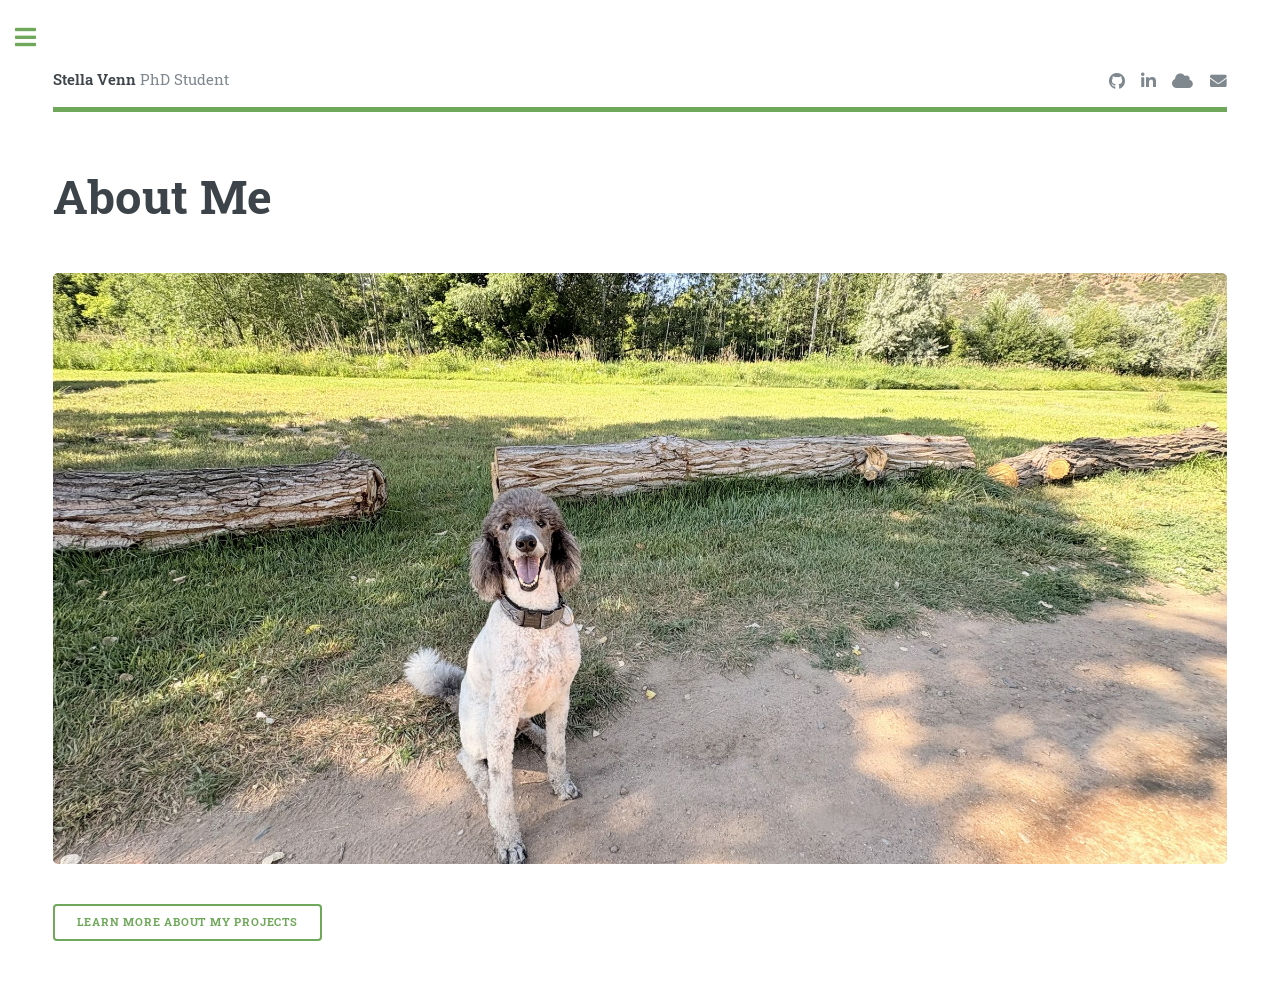
==== commit 4b381931: "Fix broken mobile navigation (sidebar toggle button was missing) main.js (the template's own script)" ====
--- a/pages/about.html
+++ b/pages/about.html
@@ -9,9 +9,6 @@
 		<meta name="description" content="About Stella Venn, PhD student in evolutionary biology.">
 		<link rel="stylesheet" href="../assets/css/main.css" />
 		<link rel="stylesheet" href="../assets/css/birb.css" />
-		<script src="../config.js" defer></script>
-		<script src="../assets/js/site-nav.js" defer></script>
-		<script src="../assets/js/birb.js" defer></script>
 		<script data-goatcounter="https://funnyfuctional.goatcounter.com/count" async src="//gc.zgo.at/count.js"></script>
 	</head>
 	<body class="is-preload">
@@ -46,7 +43,10 @@
 		<script src="../assets/js/browser.min.js"></script>
 		<script src="../assets/js/breakpoints.min.js"></script>
 		<script src="../assets/js/util.js"></script>
+		<script src="../config.js"></script>
+		<script src="../assets/js/site-nav.js"></script>
 		<script src="../assets/js/main.js"></script>
+		<script src="../assets/js/birb.js"></script>
 
 	</body>
 </html>
